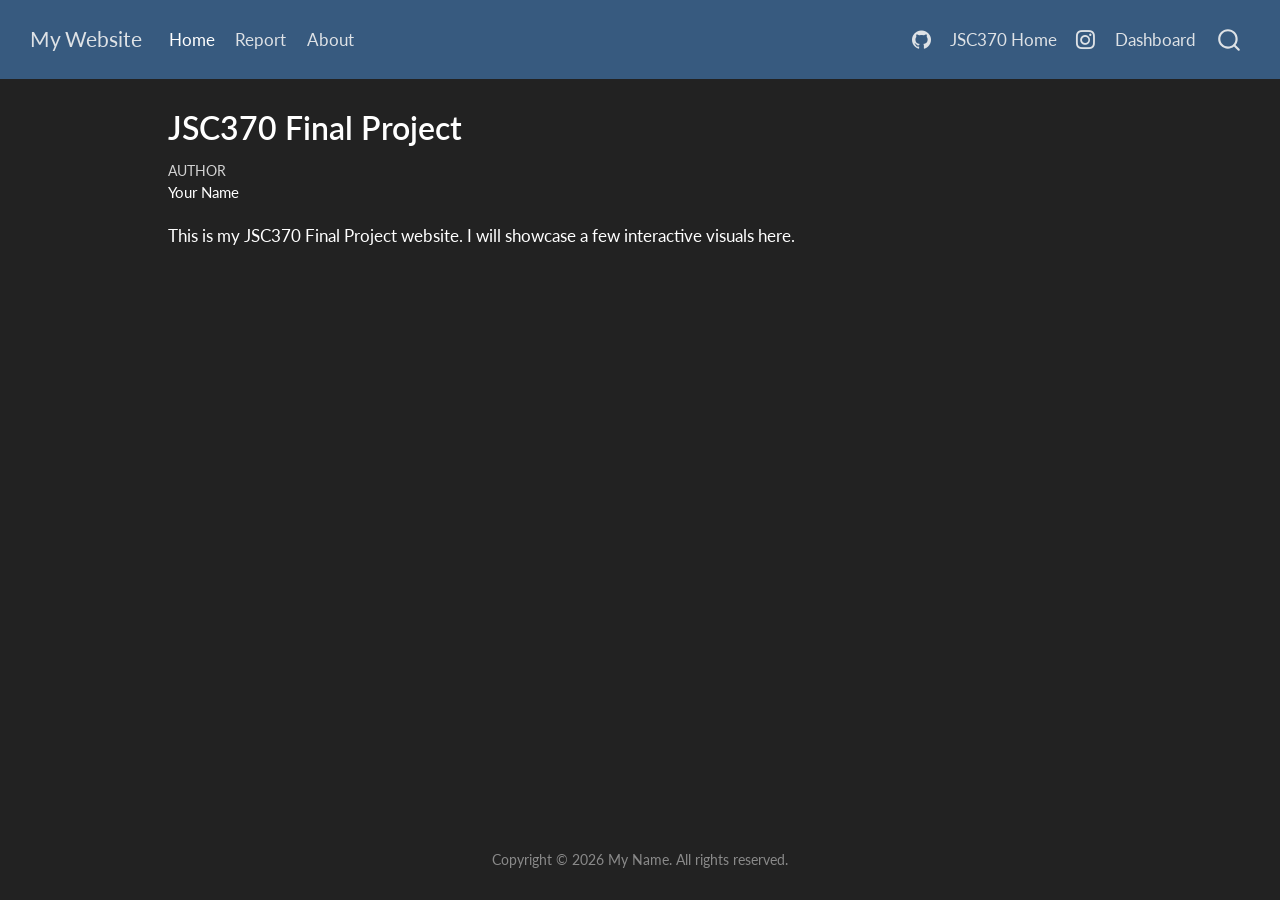
==== docs/index.html @ 7e804a72 "web init" ====
<!DOCTYPE html>
<html xmlns="http://www.w3.org/1999/xhtml" lang="en" xml:lang="en"><head>

<meta charset="utf-8">
<meta name="generator" content="quarto-1.8.26">

<meta name="viewport" content="width=device-width, initial-scale=1.0, user-scalable=yes">

<meta name="author" content="Your Name">

<title>JSC370 Final Project – My Website</title>
<style>
code{white-space: pre-wrap;}
span.smallcaps{font-variant: small-caps;}
div.columns{display: flex; gap: min(4vw, 1.5em);}
div.column{flex: auto; overflow-x: auto;}
div.hanging-indent{margin-left: 1.5em; text-indent: -1.5em;}
ul.task-list{list-style: none;}
ul.task-list li input[type="checkbox"] {
  width: 0.8em;
  margin: 0 0.8em 0.2em -1em; /* quarto-specific, see https://github.com/quarto-dev/quarto-cli/issues/4556 */ 
  vertical-align: middle;
}
</style>


<script src="site_libs/quarto-nav/quarto-nav.js"></script>
<script src="site_libs/quarto-nav/headroom.min.js"></script>
<script src="site_libs/clipboard/clipboard.min.js"></script>
<script src="site_libs/quarto-search/autocomplete.umd.js"></script>
<script src="site_libs/quarto-search/fuse.min.js"></script>
<script src="site_libs/quarto-search/quarto-search.js"></script>
<meta name="quarto:offset" content="./">
<script src="site_libs/quarto-html/quarto.js" type="module"></script>
<script src="site_libs/quarto-html/tabsets/tabsets.js" type="module"></script>
<script src="site_libs/quarto-html/axe/axe-check.js" type="module"></script>
<script src="site_libs/quarto-html/popper.min.js"></script>
<script src="site_libs/quarto-html/tippy.umd.min.js"></script>
<script src="site_libs/quarto-html/anchor.min.js"></script>
<link href="site_libs/quarto-html/tippy.css" rel="stylesheet">
<link href="site_libs/quarto-html/quarto-syntax-highlighting-dark-b758ccaa5987ceb1b75504551e579abf.css" rel="stylesheet" id="quarto-text-highlighting-styles">
<script src="site_libs/bootstrap/bootstrap.min.js"></script>
<link href="site_libs/bootstrap/bootstrap-icons.css" rel="stylesheet">
<link href="site_libs/bootstrap/bootstrap-0774fc528949661fb60d8774007a227f.min.css" rel="stylesheet" append-hash="true" id="quarto-bootstrap" data-mode="dark">
<script id="quarto-search-options" type="application/json">{
  "location": "navbar",
  "copy-button": false,
  "collapse-after": 3,
  "panel-placement": "end",
  "type": "overlay",
  "limit": 50,
  "keyboard-shortcut": [
    "f",
    "/",
    "s"
  ],
  "show-item-context": false,
  "language": {
    "search-no-results-text": "No results",
    "search-matching-documents-text": "matching documents",
    "search-copy-link-title": "Copy link to search",
    "search-hide-matches-text": "Hide additional matches",
    "search-more-match-text": "more match in this document",
    "search-more-matches-text": "more matches in this document",
    "search-clear-button-title": "Clear",
    "search-text-placeholder": "",
    "search-detached-cancel-button-title": "Cancel",
    "search-submit-button-title": "Submit",
    "search-label": "Search"
  }
}</script>


<link rel="stylesheet" href="styles.css">
</head>

<body class="nav-fixed quarto-light">

<div id="quarto-search-results"></div>
  <header id="quarto-header" class="headroom fixed-top">
    <nav class="navbar navbar-expand-lg " data-bs-theme="dark">
      <div class="navbar-container container-fluid">
      <div class="navbar-brand-container mx-auto">
    <a class="navbar-brand" href="./index.html">
    <span class="navbar-title">My Website</span>
    </a>
  </div>
            <div id="quarto-search" class="" title="Search"></div>
          <button class="navbar-toggler" type="button" data-bs-toggle="collapse" data-bs-target="#navbarCollapse" aria-controls="navbarCollapse" role="menu" aria-expanded="false" aria-label="Toggle navigation" onclick="if (window.quartoToggleHeadroom) { window.quartoToggleHeadroom(); }">
  <span class="navbar-toggler-icon"></span>
</button>
          <div class="collapse navbar-collapse" id="navbarCollapse">
            <ul class="navbar-nav navbar-nav-scroll me-auto">
  <li class="nav-item">
    <a class="nav-link active" href="./index.html" aria-current="page"> 
<span class="menu-text">Home</span></a>
  </li>  
  <li class="nav-item">
    <a class="nav-link" href="./midterm_report.html"> 
<span class="menu-text">Report</span></a>
  </li>  
  <li class="nav-item">
    <a class="nav-link" href="./about.html"> 
<span class="menu-text">About</span></a>
  </li>  
</ul>
            <ul class="navbar-nav navbar-nav-scroll ms-auto">
  <li class="nav-item compact">
    <a class="nav-link" href="https://github.com/JSC370/JSC370-2026/"> <i class="bi bi-github" role="img">
</i> 
<span class="menu-text"></span></a>
  </li>  
  <li class="nav-item">
    <a class="nav-link" href="https://jsc370.github.io/JSC370-2026/"> 
<span class="menu-text">JSC370 Home</span></a>
  </li>  
  <li class="nav-item compact">
    <a class="nav-link" href="https://www.instagram.com/"> <i class="bi bi-instagram" role="img">
</i> 
<span class="menu-text"></span></a>
  </li>  
  <li class="nav-item">
    <a class="nav-link" href="https://jsc370-finalproject.onrender.com/" target="_blank"> 
<span class="menu-text">Dashboard</span></a>
  </li>  
</ul>
          </div> <!-- /navcollapse -->
            <div class="quarto-navbar-tools">
</div>
      </div> <!-- /container-fluid -->
    </nav>
</header>
<!-- content -->
<div id="quarto-content" class="quarto-container page-columns page-rows-contents page-layout-article page-navbar">
<!-- sidebar -->
<!-- margin-sidebar -->
    <div id="quarto-margin-sidebar" class="sidebar margin-sidebar zindex-bottom">
        
    </div>
<!-- main -->
<main class="content" id="quarto-document-content">

<header id="title-block-header" class="quarto-title-block default">
<div class="quarto-title">
<h1 class="title">JSC370 Final Project</h1>
</div>



<div class="quarto-title-meta">

    <div>
    <div class="quarto-title-meta-heading">Author</div>
    <div class="quarto-title-meta-contents">
             <p>Your Name </p>
          </div>
  </div>
    
  
    
  </div>
  


</header>


<p>This is my JSC370 Final Project website. I will showcase a few interactive visuals here.</p>



</main> <!-- /main -->
<script id="quarto-html-after-body" type="application/javascript">
  window.document.addEventListener("DOMContentLoaded", function (event) {
    const icon = "";
    const anchorJS = new window.AnchorJS();
    anchorJS.options = {
      placement: 'right',
      icon: icon
    };
    anchorJS.add('.anchored');
    const isCodeAnnotation = (el) => {
      for (const clz of el.classList) {
        if (clz.startsWith('code-annotation-')) {                     
          return true;
        }
      }
      return false;
    }
    const onCopySuccess = function(e) {
      // button target
      const button = e.trigger;
      // don't keep focus
      button.blur();
      // flash "checked"
      button.classList.add('code-copy-button-checked');
      var currentTitle = button.getAttribute("title");
      button.setAttribute("title", "Copied!");
      let tooltip;
      if (window.bootstrap) {
        button.setAttribute("data-bs-toggle", "tooltip");
        button.setAttribute("data-bs-placement", "left");
        button.setAttribute("data-bs-title", "Copied!");
        tooltip = new bootstrap.Tooltip(button, 
          { trigger: "manual", 
            customClass: "code-copy-button-tooltip",
            offset: [0, -8]});
        tooltip.show();    
      }
      setTimeout(function() {
        if (tooltip) {
          tooltip.hide();
          button.removeAttribute("data-bs-title");
          button.removeAttribute("data-bs-toggle");
          button.removeAttribute("data-bs-placement");
        }
        button.setAttribute("title", currentTitle);
        button.classList.remove('code-copy-button-checked');
      }, 1000);
      // clear code selection
      e.clearSelection();
    }
    const getTextToCopy = function(trigger) {
      const outerScaffold = trigger.parentElement.cloneNode(true);
      const codeEl = outerScaffold.querySelector('code');
      for (const childEl of codeEl.children) {
        if (isCodeAnnotation(childEl)) {
          childEl.remove();
        }
      }
      return codeEl.innerText;
    }
    const clipboard = new window.ClipboardJS('.code-copy-button:not([data-in-quarto-modal])', {
      text: getTextToCopy
    });
    clipboard.on('success', onCopySuccess);
    if (window.document.getElementById('quarto-embedded-source-code-modal')) {
      const clipboardModal = new window.ClipboardJS('.code-copy-button[data-in-quarto-modal]', {
        text: getTextToCopy,
        container: window.document.getElementById('quarto-embedded-source-code-modal')
      });
      clipboardModal.on('success', onCopySuccess);
    }
      var localhostRegex = new RegExp(/^(?:http|https):\/\/localhost\:?[0-9]*\//);
      var mailtoRegex = new RegExp(/^mailto:/);
        var filterRegex = new RegExp('/' + window.location.host + '/');
      var isInternal = (href) => {
          return filterRegex.test(href) || localhostRegex.test(href) || mailtoRegex.test(href);
      }
      // Inspect non-navigation links and adorn them if external
     var links = window.document.querySelectorAll('a[href]:not(.nav-link):not(.navbar-brand):not(.toc-action):not(.sidebar-link):not(.sidebar-item-toggle):not(.pagination-link):not(.no-external):not([aria-hidden]):not(.dropdown-item):not(.quarto-navigation-tool):not(.about-link)');
      for (var i=0; i<links.length; i++) {
        const link = links[i];
        if (!isInternal(link.href)) {
          // undo the damage that might have been done by quarto-nav.js in the case of
          // links that we want to consider external
          if (link.dataset.originalHref !== undefined) {
            link.href = link.dataset.originalHref;
          }
        }
      }
    function tippyHover(el, contentFn, onTriggerFn, onUntriggerFn) {
      const config = {
        allowHTML: true,
        maxWidth: 500,
        delay: 100,
        arrow: false,
        appendTo: function(el) {
            return el.parentElement;
        },
        interactive: true,
        interactiveBorder: 10,
        theme: 'quarto',
        placement: 'bottom-start',
      };
      if (contentFn) {
        config.content = contentFn;
      }
      if (onTriggerFn) {
        config.onTrigger = onTriggerFn;
      }
      if (onUntriggerFn) {
        config.onUntrigger = onUntriggerFn;
      }
      window.tippy(el, config); 
    }
    const noterefs = window.document.querySelectorAll('a[role="doc-noteref"]');
    for (var i=0; i<noterefs.length; i++) {
      const ref = noterefs[i];
      tippyHover(ref, function() {
        // use id or data attribute instead here
        let href = ref.getAttribute('data-footnote-href') || ref.getAttribute('href');
        try { href = new URL(href).hash; } catch {}
        const id = href.replace(/^#\/?/, "");
        const note = window.document.getElementById(id);
        if (note) {
          return note.innerHTML;
        } else {
          return "";
        }
      });
    }
    const xrefs = window.document.querySelectorAll('a.quarto-xref');
    const processXRef = (id, note) => {
      // Strip column container classes
      const stripColumnClz = (el) => {
        el.classList.remove("page-full", "page-columns");
        if (el.children) {
          for (const child of el.children) {
            stripColumnClz(child);
          }
        }
      }
      stripColumnClz(note)
      if (id === null || id.startsWith('sec-')) {
        // Special case sections, only their first couple elements
        const container = document.createElement("div");
        if (note.children && note.children.length > 2) {
          container.appendChild(note.children[0].cloneNode(true));
          for (let i = 1; i < note.children.length; i++) {
            const child = note.children[i];
            if (child.tagName === "P" && child.innerText === "") {
              continue;
            } else {
              container.appendChild(child.cloneNode(true));
              break;
            }
          }
          if (window.Quarto?.typesetMath) {
            window.Quarto.typesetMath(container);
          }
          return container.innerHTML
        } else {
          if (window.Quarto?.typesetMath) {
            window.Quarto.typesetMath(note);
          }
          return note.innerHTML;
        }
      } else {
        // Remove any anchor links if they are present
        const anchorLink = note.querySelector('a.anchorjs-link');
        if (anchorLink) {
          anchorLink.remove();
        }
        if (window.Quarto?.typesetMath) {
          window.Quarto.typesetMath(note);
        }
        if (note.classList.contains("callout")) {
          return note.outerHTML;
        } else {
          return note.innerHTML;
        }
      }
    }
    for (var i=0; i<xrefs.length; i++) {
      const xref = xrefs[i];
      tippyHover(xref, undefined, function(instance) {
        instance.disable();
        let url = xref.getAttribute('href');
        let hash = undefined; 
        if (url.startsWith('#')) {
          hash = url;
        } else {
          try { hash = new URL(url).hash; } catch {}
        }
        if (hash) {
          const id = hash.replace(/^#\/?/, "");
          const note = window.document.getElementById(id);
          if (note !== null) {
            try {
              const html = processXRef(id, note.cloneNode(true));
              instance.setContent(html);
            } finally {
              instance.enable();
              instance.show();
            }
          } else {
            // See if we can fetch this
            fetch(url.split('#')[0])
            .then(res => res.text())
            .then(html => {
              const parser = new DOMParser();
              const htmlDoc = parser.parseFromString(html, "text/html");
              const note = htmlDoc.getElementById(id);
              if (note !== null) {
                const html = processXRef(id, note);
                instance.setContent(html);
              } 
            }).finally(() => {
              instance.enable();
              instance.show();
            });
          }
        } else {
          // See if we can fetch a full url (with no hash to target)
          // This is a special case and we should probably do some content thinning / targeting
          fetch(url)
          .then(res => res.text())
          .then(html => {
            const parser = new DOMParser();
            const htmlDoc = parser.parseFromString(html, "text/html");
            const note = htmlDoc.querySelector('main.content');
            if (note !== null) {
              // This should only happen for chapter cross references
              // (since there is no id in the URL)
              // remove the first header
              if (note.children.length > 0 && note.children[0].tagName === "HEADER") {
                note.children[0].remove();
              }
              const html = processXRef(null, note);
              instance.setContent(html);
            } 
          }).finally(() => {
            instance.enable();
            instance.show();
          });
        }
      }, function(instance) {
      });
    }
        let selectedAnnoteEl;
        const selectorForAnnotation = ( cell, annotation) => {
          let cellAttr = 'data-code-cell="' + cell + '"';
          let lineAttr = 'data-code-annotation="' +  annotation + '"';
          const selector = 'span[' + cellAttr + '][' + lineAttr + ']';
          return selector;
        }
        const selectCodeLines = (annoteEl) => {
          const doc = window.document;
          const targetCell = annoteEl.getAttribute("data-target-cell");
          const targetAnnotation = annoteEl.getAttribute("data-target-annotation");
          const annoteSpan = window.document.querySelector(selectorForAnnotation(targetCell, targetAnnotation));
          const lines = annoteSpan.getAttribute("data-code-lines").split(",");
          const lineIds = lines.map((line) => {
            return targetCell + "-" + line;
          })
          let top = null;
          let height = null;
          let parent = null;
          if (lineIds.length > 0) {
              //compute the position of the single el (top and bottom and make a div)
              const el = window.document.getElementById(lineIds[0]);
              top = el.offsetTop;
              height = el.offsetHeight;
              parent = el.parentElement.parentElement;
            if (lineIds.length > 1) {
              const lastEl = window.document.getElementById(lineIds[lineIds.length - 1]);
              const bottom = lastEl.offsetTop + lastEl.offsetHeight;
              height = bottom - top;
            }
            if (top !== null && height !== null && parent !== null) {
              // cook up a div (if necessary) and position it 
              let div = window.document.getElementById("code-annotation-line-highlight");
              if (div === null) {
                div = window.document.createElement("div");
                div.setAttribute("id", "code-annotation-line-highlight");
                div.style.position = 'absolute';
                parent.appendChild(div);
              }
              div.style.top = top - 2 + "px";
              div.style.height = height + 4 + "px";
              div.style.left = 0;
              let gutterDiv = window.document.getElementById("code-annotation-line-highlight-gutter");
              if (gutterDiv === null) {
                gutterDiv = window.document.createElement("div");
                gutterDiv.setAttribute("id", "code-annotation-line-highlight-gutter");
                gutterDiv.style.position = 'absolute';
                const codeCell = window.document.getElementById(targetCell);
                const gutter = codeCell.querySelector('.code-annotation-gutter');
                gutter.appendChild(gutterDiv);
              }
              gutterDiv.style.top = top - 2 + "px";
              gutterDiv.style.height = height + 4 + "px";
            }
            selectedAnnoteEl = annoteEl;
          }
        };
        const unselectCodeLines = () => {
          const elementsIds = ["code-annotation-line-highlight", "code-annotation-line-highlight-gutter"];
          elementsIds.forEach((elId) => {
            const div = window.document.getElementById(elId);
            if (div) {
              div.remove();
            }
          });
          selectedAnnoteEl = undefined;
        };
          // Handle positioning of the toggle
      window.addEventListener(
        "resize",
        throttle(() => {
          elRect = undefined;
          if (selectedAnnoteEl) {
            selectCodeLines(selectedAnnoteEl);
          }
        }, 10)
      );
      function throttle(fn, ms) {
      let throttle = false;
      let timer;
        return (...args) => {
          if(!throttle) { // first call gets through
              fn.apply(this, args);
              throttle = true;
          } else { // all the others get throttled
              if(timer) clearTimeout(timer); // cancel #2
              timer = setTimeout(() => {
                fn.apply(this, args);
                timer = throttle = false;
              }, ms);
          }
        };
      }
        // Attach click handler to the DT
        const annoteDls = window.document.querySelectorAll('dt[data-target-cell]');
        for (const annoteDlNode of annoteDls) {
          annoteDlNode.addEventListener('click', (event) => {
            const clickedEl = event.target;
            if (clickedEl !== selectedAnnoteEl) {
              unselectCodeLines();
              const activeEl = window.document.querySelector('dt[data-target-cell].code-annotation-active');
              if (activeEl) {
                activeEl.classList.remove('code-annotation-active');
              }
              selectCodeLines(clickedEl);
              clickedEl.classList.add('code-annotation-active');
            } else {
              // Unselect the line
              unselectCodeLines();
              clickedEl.classList.remove('code-annotation-active');
            }
          });
        }
    const findCites = (el) => {
      const parentEl = el.parentElement;
      if (parentEl) {
        const cites = parentEl.dataset.cites;
        if (cites) {
          return {
            el,
            cites: cites.split(' ')
          };
        } else {
          return findCites(el.parentElement)
        }
      } else {
        return undefined;
      }
    };
    var bibliorefs = window.document.querySelectorAll('a[role="doc-biblioref"]');
    for (var i=0; i<bibliorefs.length; i++) {
      const ref = bibliorefs[i];
      const citeInfo = findCites(ref);
      if (citeInfo) {
        tippyHover(citeInfo.el, function() {
          var popup = window.document.createElement('div');
          citeInfo.cites.forEach(function(cite) {
            var citeDiv = window.document.createElement('div');
            citeDiv.classList.add('hanging-indent');
            citeDiv.classList.add('csl-entry');
            var biblioDiv = window.document.getElementById('ref-' + cite);
            if (biblioDiv) {
              citeDiv.innerHTML = biblioDiv.innerHTML;
            }
            popup.appendChild(citeDiv);
          });
          return popup.innerHTML;
        });
      }
    }
  });
  </script>
</div> <!-- /content -->
<footer class="footer">
  <div class="nav-footer">
    <div class="nav-footer-left">
      &nbsp;
    </div>   
    <div class="nav-footer-center">
<p>Copyright © 2026 My Name. All rights reserved.</p>
</div>
    <div class="nav-footer-right">
      &nbsp;
    </div>
  </div>
</footer>




</body></html>
---- docs/site_libs/quarto-html/tippy.css ----
.tippy-box[data-animation=fade][data-state=hidden]{opacity:0}[data-tippy-root]{max-width:calc(100vw - 10px)}.tippy-box{position:relative;background-color:#333;color:#fff;border-radius:4px;font-size:14px;line-height:1.4;white-space:normal;outline:0;transition-property:transform,visibility,opacity}.tippy-box[data-placement^=top]>.tippy-arrow{bottom:0}.tippy-box[data-placement^=top]>.tippy-arrow:before{bottom:-7px;left:0;border-width:8px 8px 0;border-top-color:initial;transform-origin:center top}.tippy-box[data-placement^=bottom]>.tippy-arrow{top:0}.tippy-box[data-placement^=bottom]>.tippy-arrow:before{top:-7px;left:0;border-width:0 8px 8px;border-bottom-color:initial;transform-origin:center bottom}.tippy-box[data-placement^=left]>.tippy-arrow{right:0}.tippy-box[data-placement^=left]>.tippy-arrow:before{border-width:8px 0 8px 8px;border-left-color:initial;right:-7px;transform-origin:center left}.tippy-box[data-placement^=right]>.tippy-arrow{left:0}.tippy-box[data-placement^=right]>.tippy-arrow:before{left:-7px;border-width:8px 8px 8px 0;border-right-color:initial;transform-origin:center right}.tippy-box[data-inertia][data-state=visible]{transition-timing-function:cubic-bezier(.54,1.5,.38,1.11)}.tippy-arrow{width:16px;height:16px;color:#333}.tippy-arrow:before{content:"";position:absolute;border-color:transparent;border-style:solid}.tippy-content{position:relative;padding:5px 9px;z-index:1}
---- docs/styles.css ----
h1 {
  font-size: 32px;
}
h1.title {
  font-size: 32px;
}
h2 {
  font-size: 28px;
}
h3 {
  font-size: 24px;
  font-style: bold;
  font-weight: 200;
}
h4 {
  font-size: 20px;
}
h5 {
  font-size: 16px;
}
h6 {
  font-size: 12px;
}
img {
    display: block;
    margin: auto;
}

img-circle {
    border-radius: 50%;
}

code { /* Code block */
    font-size: 15px;
}
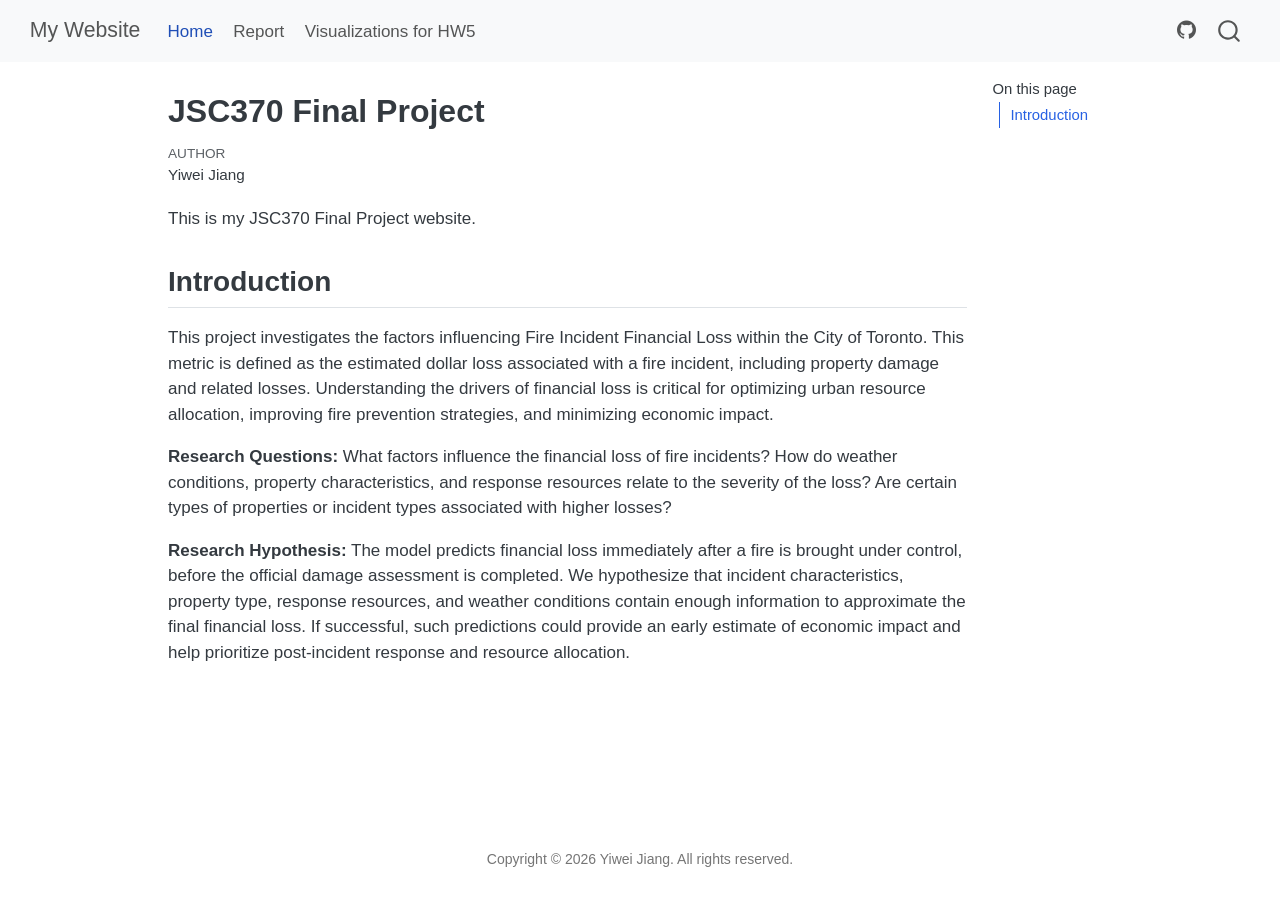
==== commit 112ba057: "web init" ====
--- a/docs/index.html
+++ b/docs/index.html
@@ -6,7 +6,7 @@
 
 <meta name="viewport" content="width=device-width, initial-scale=1.0, user-scalable=yes">
 
-<meta name="author" content="Your Name">
+<meta name="author" content="Yiwei Jiang">
 
 <title>JSC370 Final Project – My Website</title>
 <style>
@@ -38,10 +38,10 @@
 <script src="site_libs/quarto-html/tippy.umd.min.js"></script>
 <script src="site_libs/quarto-html/anchor.min.js"></script>
 <link href="site_libs/quarto-html/tippy.css" rel="stylesheet">
-<link href="site_libs/quarto-html/quarto-syntax-highlighting-dark-b758ccaa5987ceb1b75504551e579abf.css" rel="stylesheet" id="quarto-text-highlighting-styles">
+<link href="site_libs/quarto-html/quarto-syntax-highlighting-587c61ba64f3a5504c4d52d930310e48.css" rel="stylesheet" id="quarto-text-highlighting-styles">
 <script src="site_libs/bootstrap/bootstrap.min.js"></script>
 <link href="site_libs/bootstrap/bootstrap-icons.css" rel="stylesheet">
-<link href="site_libs/bootstrap/bootstrap-0774fc528949661fb60d8774007a227f.min.css" rel="stylesheet" append-hash="true" id="quarto-bootstrap" data-mode="dark">
+<link href="site_libs/bootstrap/bootstrap-e31584831b205ffbb2d98406f31c2a5b.min.css" rel="stylesheet" append-hash="true" id="quarto-bootstrap" data-mode="light">
 <script id="quarto-search-options" type="application/json">{
   "location": "navbar",
   "copy-button": false,
@@ -100,8 +100,8 @@
 <span class="menu-text">Report</span></a>
   </li>  
   <li class="nav-item">
-    <a class="nav-link" href="./about.html"> 
-<span class="menu-text">About</span></a>
+    <a class="nav-link" href="./viz.html"> 
+<span class="menu-text">Visualizations for HW5</span></a>
   </li>  
 </ul>
             <ul class="navbar-nav navbar-nav-scroll ms-auto">
@@ -109,19 +109,6 @@
     <a class="nav-link" href="https://github.com/JSC370/JSC370-2026/"> <i class="bi bi-github" role="img">
 </i> 
 <span class="menu-text"></span></a>
-  </li>  
-  <li class="nav-item">
-    <a class="nav-link" href="https://jsc370.github.io/JSC370-2026/"> 
-<span class="menu-text">JSC370 Home</span></a>
-  </li>  
-  <li class="nav-item compact">
-    <a class="nav-link" href="https://www.instagram.com/"> <i class="bi bi-instagram" role="img">
-</i> 
-<span class="menu-text"></span></a>
-  </li>  
-  <li class="nav-item">
-    <a class="nav-link" href="https://jsc370-finalproject.onrender.com/" target="_blank"> 
-<span class="menu-text">Dashboard</span></a>
   </li>  
 </ul>
           </div> <!-- /navcollapse -->
@@ -134,8 +121,14 @@
 <div id="quarto-content" class="quarto-container page-columns page-rows-contents page-layout-article page-navbar">
 <!-- sidebar -->
 <!-- margin-sidebar -->
-    <div id="quarto-margin-sidebar" class="sidebar margin-sidebar zindex-bottom">
-        
+    <div id="quarto-margin-sidebar" class="sidebar margin-sidebar">
+        <nav id="TOC" role="doc-toc" class="toc-active">
+    <h2 id="toc-title">On this page</h2>
+   
+  <ul>
+  <li><a href="#introduction" id="toc-introduction" class="nav-link active" data-scroll-target="#introduction">Introduction</a></li>
+  </ul>
+</nav>
     </div>
 <!-- main -->
 <main class="content" id="quarto-document-content">
@@ -152,7 +145,7 @@
     <div>
     <div class="quarto-title-meta-heading">Author</div>
     <div class="quarto-title-meta-contents">
-             <p>Your Name </p>
+             <p>Yiwei Jiang </p>
           </div>
   </div>
     
@@ -165,9 +158,15 @@
 </header>
 
 
-<p>This is my JSC370 Final Project website. I will showcase a few interactive visuals here.</p>
-
-
+<p>This is my JSC370 Final Project website.</p>
+<section id="introduction" class="level2">
+<h2 class="anchored" data-anchor-id="introduction">Introduction</h2>
+<p>This project investigates the factors influencing Fire Incident Financial Loss within the City of Toronto. This metric is defined as the estimated dollar loss associated with a fire incident, including property damage and related losses. Understanding the drivers of financial loss is critical for optimizing urban resource allocation, improving fire prevention strategies, and minimizing economic impact.</p>
+<p><strong>Research Questions:</strong> What factors influence the financial loss of fire incidents? How do weather conditions, property characteristics, and response resources relate to the severity of the loss? Are certain types of properties or incident types associated with higher losses?</p>
+<p><strong>Research Hypothesis:</strong> The model predicts financial loss immediately after a fire is brought under control, before the official damage assessment is completed. We hypothesize that incident characteristics, property type, response resources, and weather conditions contain enough information to approximate the final financial loss. If successful, such predictions could provide an early estimate of economic impact and help prioritize post-incident response and resource allocation.</p>
+
+
+</section>
 
 </main> <!-- /main -->
 <script id="quarto-html-after-body" type="application/javascript">
@@ -577,7 +576,7 @@
       &nbsp;
     </div>   
     <div class="nav-footer-center">
-<p>Copyright © 2026 My Name. All rights reserved.</p>
+<p>Copyright © 2026 Yiwei Jiang. All rights reserved.</p>
 </div>
     <div class="nav-footer-right">
       &nbsp;
--- a/docs/site_libs/quarto-html/quarto-syntax-highlighting-587c61ba64f3a5504c4d52d930310e48.css
+++ b/docs/site_libs/quarto-html/quarto-syntax-highlighting-587c61ba64f3a5504c4d52d930310e48.css
@@ -0,0 +1,236 @@
+/* quarto syntax highlight colors */
+:root {
+  --quarto-hl-ot-color: #003B4F;
+  --quarto-hl-at-color: #657422;
+  --quarto-hl-ss-color: #20794D;
+  --quarto-hl-an-color: #5E5E5E;
+  --quarto-hl-fu-color: #4758AB;
+  --quarto-hl-st-color: #20794D;
+  --quarto-hl-cf-color: #003B4F;
+  --quarto-hl-op-color: #5E5E5E;
+  --quarto-hl-er-color: #AD0000;
+  --quarto-hl-bn-color: #AD0000;
+  --quarto-hl-al-color: #AD0000;
+  --quarto-hl-va-color: #111111;
+  --quarto-hl-bu-color: inherit;
+  --quarto-hl-ex-color: inherit;
+  --quarto-hl-pp-color: #AD0000;
+  --quarto-hl-in-color: #5E5E5E;
+  --quarto-hl-vs-color: #20794D;
+  --quarto-hl-wa-color: #5E5E5E;
+  --quarto-hl-do-color: #5E5E5E;
+  --quarto-hl-im-color: #00769E;
+  --quarto-hl-ch-color: #20794D;
+  --quarto-hl-dt-color: #AD0000;
+  --quarto-hl-fl-color: #AD0000;
+  --quarto-hl-co-color: #5E5E5E;
+  --quarto-hl-cv-color: #5E5E5E;
+  --quarto-hl-cn-color: #8f5902;
+  --quarto-hl-sc-color: #5E5E5E;
+  --quarto-hl-dv-color: #AD0000;
+  --quarto-hl-kw-color: #003B4F;
+}
+
+/* other quarto variables */
+:root {
+  --quarto-font-monospace: SFMono-Regular, Menlo, Monaco, Consolas, "Liberation Mono", "Courier New", monospace;
+}
+
+/* syntax highlight based on Pandoc's rules */
+pre > code.sourceCode > span {
+  color: #003B4F;
+}
+
+code.sourceCode > span {
+  color: #003B4F;
+}
+
+div.sourceCode,
+div.sourceCode pre.sourceCode {
+  color: #003B4F;
+}
+
+/* Normal */
+code span {
+  color: #003B4F;
+}
+
+/* Alert */
+code span.al {
+  color: #AD0000;
+  font-style: inherit;
+}
+
+/* Annotation */
+code span.an {
+  color: #5E5E5E;
+  font-style: inherit;
+}
+
+/* Attribute */
+code span.at {
+  color: #657422;
+  font-style: inherit;
+}
+
+/* BaseN */
+code span.bn {
+  color: #AD0000;
+  font-style: inherit;
+}
+
+/* BuiltIn */
+code span.bu {
+  font-style: inherit;
+}
+
+/* ControlFlow */
+code span.cf {
+  color: #003B4F;
+  font-weight: bold;
+  font-style: inherit;
+}
+
+/* Char */
+code span.ch {
+  color: #20794D;
+  font-style: inherit;
+}
+
+/* Constant */
+code span.cn {
+  color: #8f5902;
+  font-style: inherit;
+}
+
+/* Comment */
+code span.co {
+  color: #5E5E5E;
+  font-style: inherit;
+}
+
+/* CommentVar */
+code span.cv {
+  color: #5E5E5E;
+  font-style: italic;
+}
+
+/* Documentation */
+code span.do {
+  color: #5E5E5E;
+  font-style: italic;
+}
+
+/* DataType */
+code span.dt {
+  color: #AD0000;
+  font-style: inherit;
+}
+
+/* DecVal */
+code span.dv {
+  color: #AD0000;
+  font-style: inherit;
+}
+
+/* Error */
+code span.er {
+  color: #AD0000;
+  font-style: inherit;
+}
+
+/* Extension */
+code span.ex {
+  font-style: inherit;
+}
+
+/* Float */
+code span.fl {
+  color: #AD0000;
+  font-style: inherit;
+}
+
+/* Function */
+code span.fu {
+  color: #4758AB;
+  font-style: inherit;
+}
+
+/* Import */
+code span.im {
+  color: #00769E;
+  font-style: inherit;
+}
+
+/* Information */
+code span.in {
+  color: #5E5E5E;
+  font-style: inherit;
+}
+
+/* Keyword */
+code span.kw {
+  color: #003B4F;
+  font-weight: bold;
+  font-style: inherit;
+}
+
+/* Operator */
+code span.op {
+  color: #5E5E5E;
+  font-style: inherit;
+}
+
+/* Other */
+code span.ot {
+  color: #003B4F;
+  font-style: inherit;
+}
+
+/* Preprocessor */
+code span.pp {
+  color: #AD0000;
+  font-style: inherit;
+}
+
+/* SpecialChar */
+code span.sc {
+  color: #5E5E5E;
+  font-style: inherit;
+}
+
+/* SpecialString */
+code span.ss {
+  color: #20794D;
+  font-style: inherit;
+}
+
+/* String */
+code span.st {
+  color: #20794D;
+  font-style: inherit;
+}
+
+/* Variable */
+code span.va {
+  color: #111111;
+  font-style: inherit;
+}
+
+/* VerbatimString */
+code span.vs {
+  color: #20794D;
+  font-style: inherit;
+}
+
+/* Warning */
+code span.wa {
+  color: #5E5E5E;
+  font-style: italic;
+}
+
+.prevent-inlining {
+  content: "</";
+}
+
+/*# sourceMappingURL=2dce1cc6c82594539e1579de68416b47.css.map */
--- a/docs/styles.css
+++ b/docs/styles.css
@@ -26,7 +26,7 @@
     margin: auto;
 }
 
-img-circle {
+.img-circle {
     border-radius: 50%;
 }
 
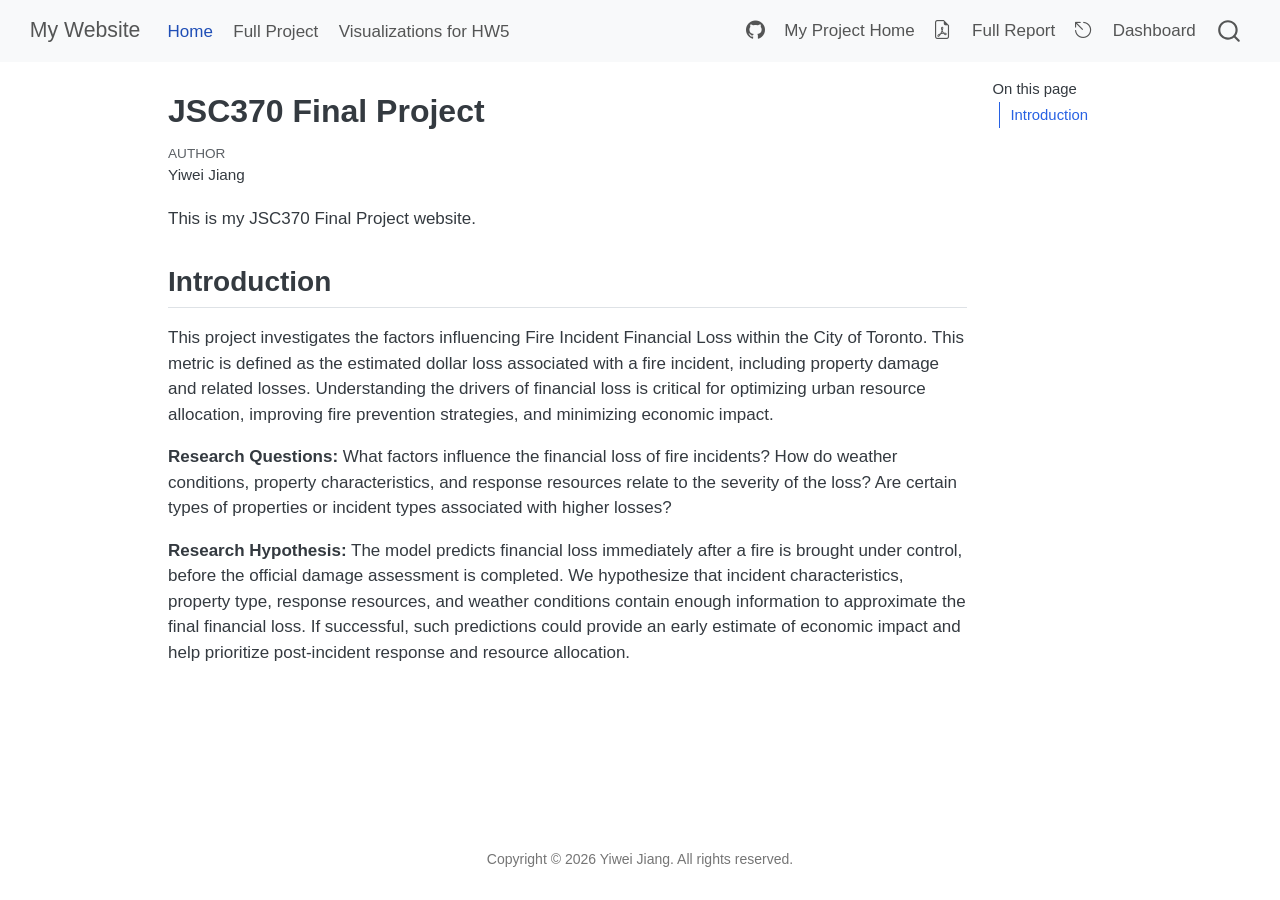
==== commit a5ebd602: "web" ====
--- a/docs/index.html
+++ b/docs/index.html
@@ -96,8 +96,8 @@
 <span class="menu-text">Home</span></a>
   </li>  
   <li class="nav-item">
-    <a class="nav-link" href="./midterm_report.html"> 
-<span class="menu-text">Report</span></a>
+    <a class="nav-link" href="./report.html"> 
+<span class="menu-text">Full Project</span></a>
   </li>  
   <li class="nav-item">
     <a class="nav-link" href="./viz.html"> 
@@ -106,9 +106,31 @@
 </ul>
             <ul class="navbar-nav navbar-nav-scroll ms-auto">
   <li class="nav-item compact">
-    <a class="nav-link" href="https://github.com/JSC370/JSC370-2026/"> <i class="bi bi-github" role="img">
+    <a class="nav-link" href="https://github.com/JYW5114/JSC370-project"> <i class="bi bi-github" role="img">
 </i> 
 <span class="menu-text"></span></a>
+  </li>  
+  <li class="nav-item">
+    <a class="nav-link" href="https://github.com/JYW5114/JSC370-project"> 
+<span class="menu-text">My Project Home</span></a>
+  </li>  
+  <li class="nav-item compact">
+    <a class="nav-link" href="https://github.com/JYW5114/JSC370-project/blob/main/docs/JSC370_report.pdf"> <i class="bi bi-file-earmark-pdf" role="img">
+</i> 
+<span class="menu-text"></span></a>
+  </li>  
+  <li class="nav-item">
+    <a class="nav-link" href="https://github.com/JYW5114/JSC370-project/blob/main/docs/JSC370_report.pdf"> 
+<span class="menu-text">Full Report</span></a>
+  </li>  
+  <li class="nav-item compact">
+    <a class="nav-link" href="https://github.com/JYW5114/JSC370-project"> <i class="bi bi-escape" role="img">
+</i> 
+<span class="menu-text"></span></a>
+  </li>  
+  <li class="nav-item">
+    <a class="nav-link" href="https://jsc370-finalproject.onrender.com/" target="_blank"> 
+<span class="menu-text">Dashboard</span></a>
   </li>  
 </ul>
           </div> <!-- /navcollapse -->
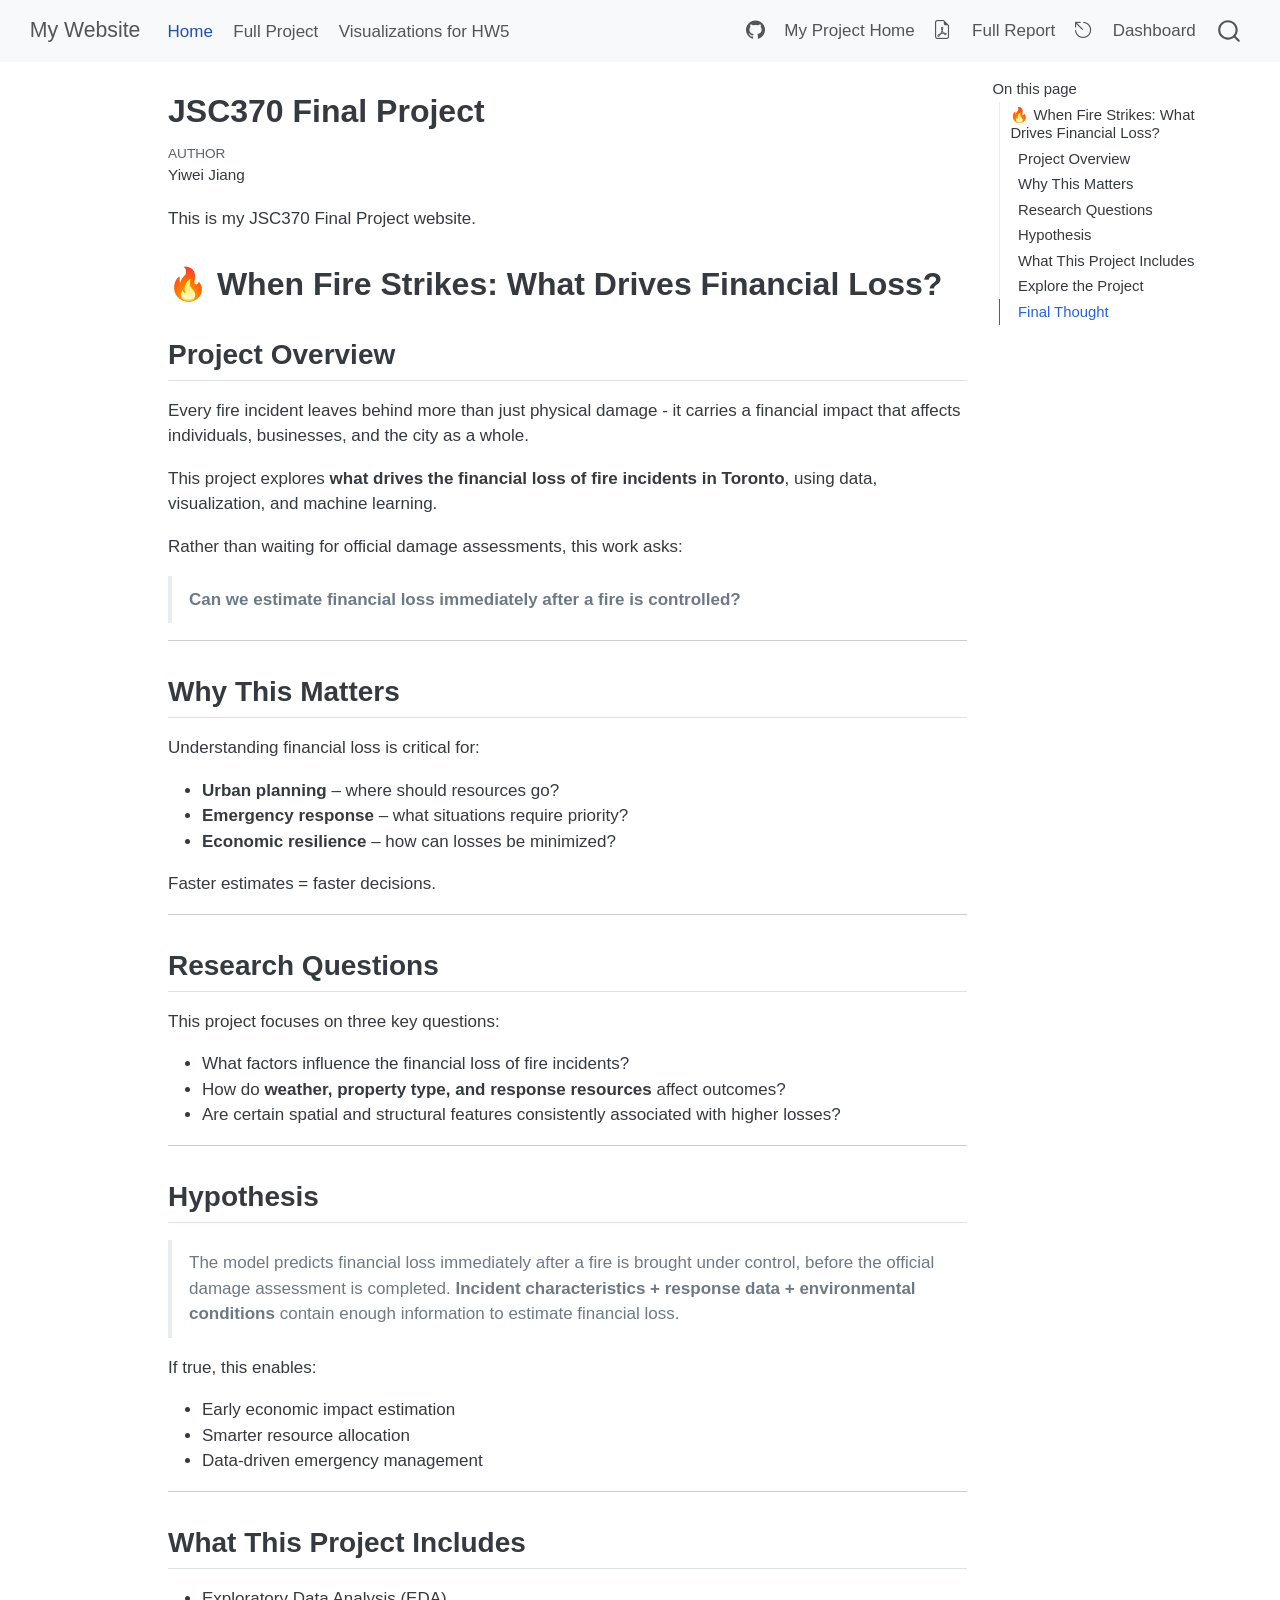
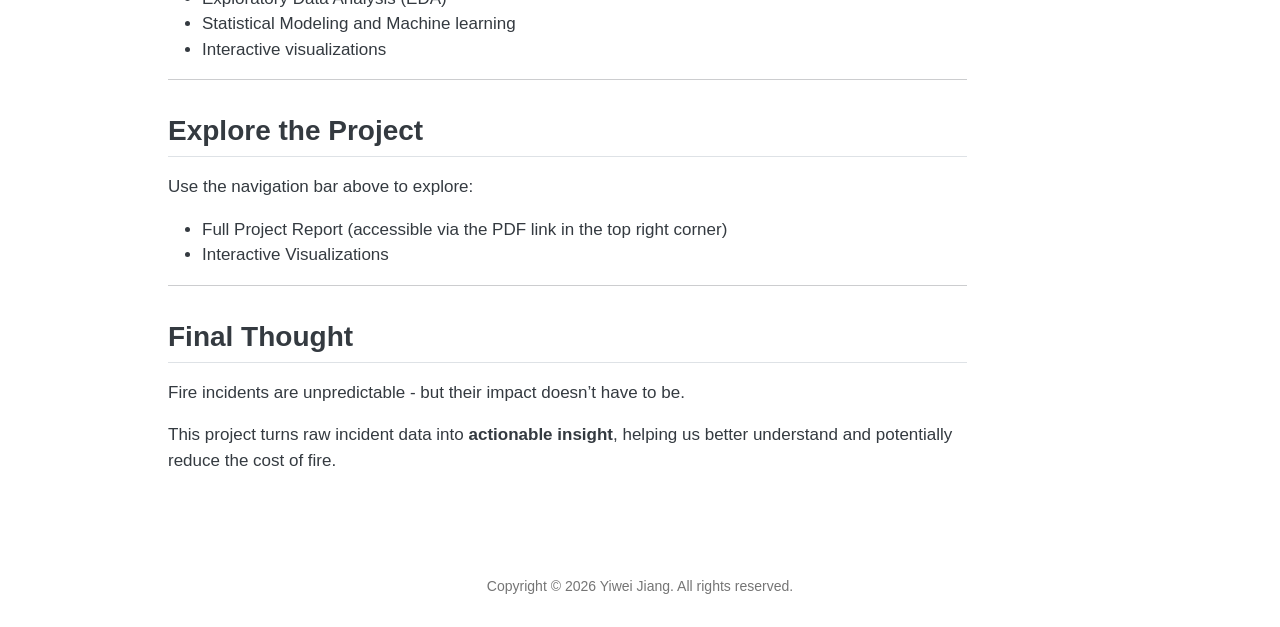
==== commit d17fb11a: "web" ====
--- a/docs/index.html
+++ b/docs/index.html
@@ -148,7 +148,16 @@
     <h2 id="toc-title">On this page</h2>
    
   <ul>
-  <li><a href="#introduction" id="toc-introduction" class="nav-link active" data-scroll-target="#introduction">Introduction</a></li>
+  <li><a href="#when-fire-strikes-what-drives-financial-loss" id="toc-when-fire-strikes-what-drives-financial-loss" class="nav-link active" data-scroll-target="#when-fire-strikes-what-drives-financial-loss">🔥 When Fire Strikes: What Drives Financial Loss?</a>
+  <ul class="collapse">
+  <li><a href="#project-overview" id="toc-project-overview" class="nav-link" data-scroll-target="#project-overview">Project Overview</a></li>
+  <li><a href="#why-this-matters" id="toc-why-this-matters" class="nav-link" data-scroll-target="#why-this-matters">Why This Matters</a></li>
+  <li><a href="#research-questions" id="toc-research-questions" class="nav-link" data-scroll-target="#research-questions">Research Questions</a></li>
+  <li><a href="#hypothesis" id="toc-hypothesis" class="nav-link" data-scroll-target="#hypothesis">Hypothesis</a></li>
+  <li><a href="#what-this-project-includes" id="toc-what-this-project-includes" class="nav-link" data-scroll-target="#what-this-project-includes">What This Project Includes</a></li>
+  <li><a href="#explore-the-project" id="toc-explore-the-project" class="nav-link" data-scroll-target="#explore-the-project">Explore the Project</a></li>
+  <li><a href="#final-thought" id="toc-final-thought" class="nav-link" data-scroll-target="#final-thought">Final Thought</a></li>
+  </ul></li>
   </ul>
 </nav>
     </div>
@@ -181,13 +190,79 @@
 
 
 <p>This is my JSC370 Final Project website.</p>
-<section id="introduction" class="level2">
-<h2 class="anchored" data-anchor-id="introduction">Introduction</h2>
-<p>This project investigates the factors influencing Fire Incident Financial Loss within the City of Toronto. This metric is defined as the estimated dollar loss associated with a fire incident, including property damage and related losses. Understanding the drivers of financial loss is critical for optimizing urban resource allocation, improving fire prevention strategies, and minimizing economic impact.</p>
-<p><strong>Research Questions:</strong> What factors influence the financial loss of fire incidents? How do weather conditions, property characteristics, and response resources relate to the severity of the loss? Are certain types of properties or incident types associated with higher losses?</p>
-<p><strong>Research Hypothesis:</strong> The model predicts financial loss immediately after a fire is brought under control, before the official damage assessment is completed. We hypothesize that incident characteristics, property type, response resources, and weather conditions contain enough information to approximate the final financial loss. If successful, such predictions could provide an early estimate of economic impact and help prioritize post-incident response and resource allocation.</p>
-
-
+<section id="when-fire-strikes-what-drives-financial-loss" class="level1">
+<h1>🔥 When Fire Strikes: What Drives Financial Loss?</h1>
+<section id="project-overview" class="level2">
+<h2 class="anchored" data-anchor-id="project-overview">Project Overview</h2>
+<p>Every fire incident leaves behind more than just physical damage - it carries a financial impact that affects individuals, businesses, and the city as a whole.</p>
+<p>This project explores <strong>what drives the financial loss of fire incidents in Toronto</strong>, using data, visualization, and machine learning.</p>
+<p>Rather than waiting for official damage assessments, this work asks:</p>
+<blockquote class="blockquote">
+<p><strong>Can we estimate financial loss immediately after a fire is controlled?</strong></p>
+</blockquote>
+<hr>
+</section>
+<section id="why-this-matters" class="level2">
+<h2 class="anchored" data-anchor-id="why-this-matters">Why This Matters</h2>
+<p>Understanding financial loss is critical for:</p>
+<ul>
+<li><strong>Urban planning</strong> – where should resources go?</li>
+<li><strong>Emergency response</strong> – what situations require priority?</li>
+<li><strong>Economic resilience</strong> – how can losses be minimized?</li>
+</ul>
+<p>Faster estimates = faster decisions.</p>
+<hr>
+</section>
+<section id="research-questions" class="level2">
+<h2 class="anchored" data-anchor-id="research-questions">Research Questions</h2>
+<p>This project focuses on three key questions:</p>
+<ul>
+<li>What factors influence the financial loss of fire incidents?</li>
+<li>How do <strong>weather, property type, and response resources</strong> affect outcomes?</li>
+<li>Are certain spatial and structural features consistently associated with higher losses?</li>
+</ul>
+<hr>
+</section>
+<section id="hypothesis" class="level2">
+<h2 class="anchored" data-anchor-id="hypothesis">Hypothesis</h2>
+<blockquote class="blockquote">
+<p>The model predicts financial loss immediately after a fire is brought under control, before the official damage assessment is completed. <strong>Incident characteristics + response data + environmental conditions</strong> contain enough information to estimate financial loss.</p>
+</blockquote>
+<p>If true, this enables:</p>
+<ul>
+<li>Early economic impact estimation<br>
+</li>
+<li>Smarter resource allocation<br>
+</li>
+<li>Data-driven emergency management</li>
+</ul>
+<hr>
+</section>
+<section id="what-this-project-includes" class="level2">
+<h2 class="anchored" data-anchor-id="what-this-project-includes">What This Project Includes</h2>
+<ul>
+<li>Exploratory Data Analysis (EDA)</li>
+<li>Statistical Modeling and Machine learning</li>
+<li>Interactive visualizations</li>
+</ul>
+<hr>
+</section>
+<section id="explore-the-project" class="level2">
+<h2 class="anchored" data-anchor-id="explore-the-project">Explore the Project</h2>
+<p>Use the navigation bar above to explore:</p>
+<ul>
+<li>Full Project Report (accessible via the PDF link in the top right corner)</li>
+<li>Interactive Visualizations</li>
+</ul>
+<hr>
+</section>
+<section id="final-thought" class="level2">
+<h2 class="anchored" data-anchor-id="final-thought">Final Thought</h2>
+<p>Fire incidents are unpredictable - but their impact doesn’t have to be.</p>
+<p>This project turns raw incident data into <strong>actionable insight</strong>, helping us better understand and potentially reduce the cost of fire.</p>
+
+
+</section>
 </section>
 
 </main> <!-- /main -->
